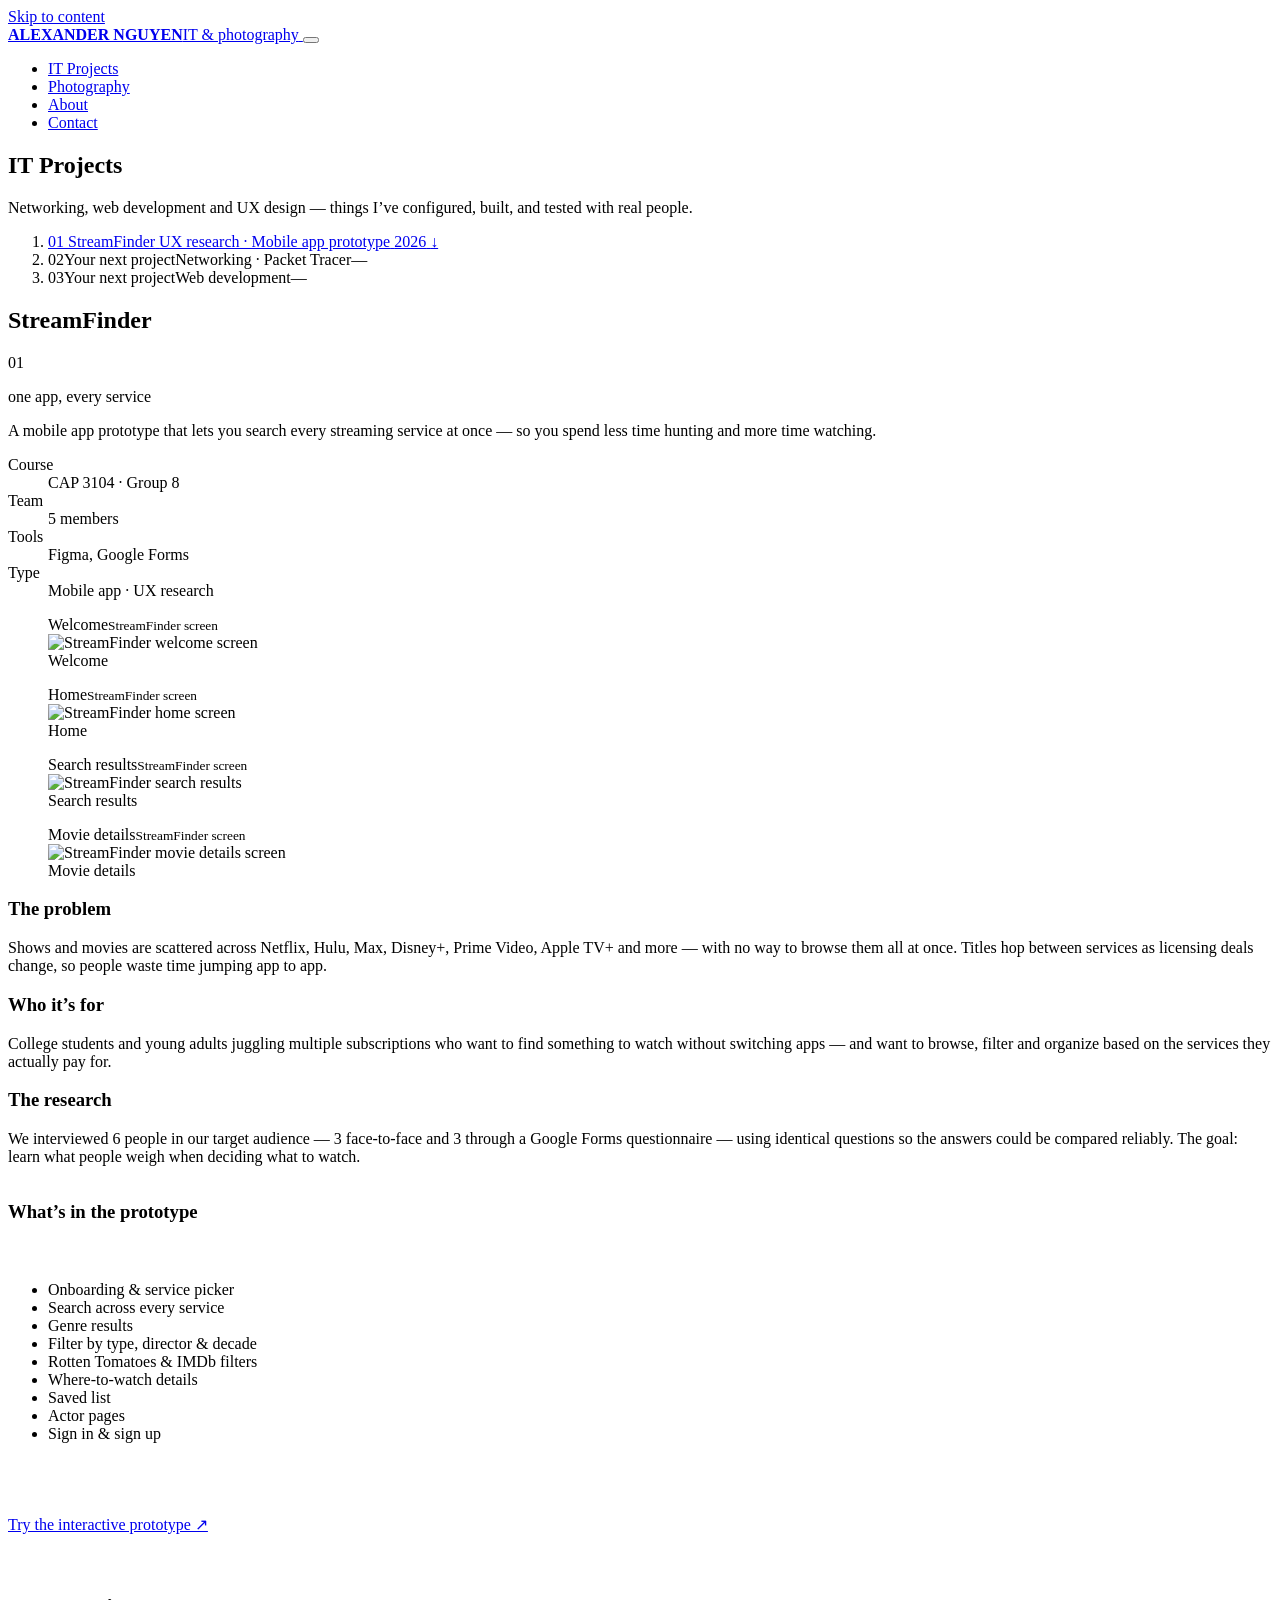
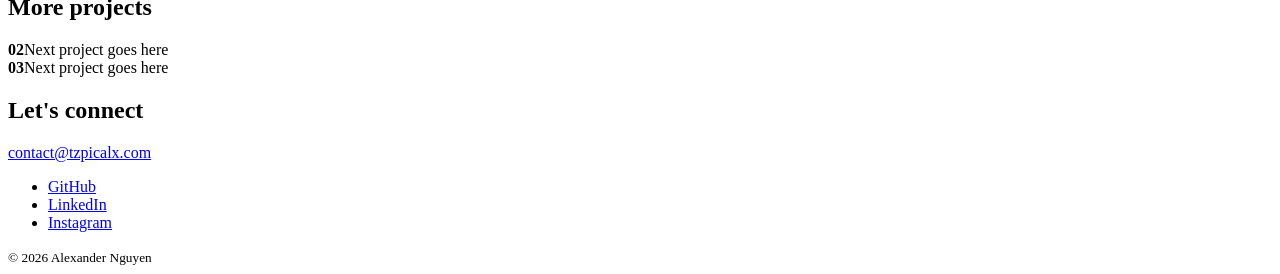
==== it-projects.html @ 3ffe0241 "Add files via upload" ====
<!doctype html>
<html lang="en">
<head>
  <meta charset="utf-8">
  <meta name="viewport" content="width=device-width, initial-scale=1">
  <title>IT Projects — Alexander Nguyen</title>
  <meta name="description" content="Networking, web development and UX design projects by Alexander Nguyen, including the StreamFinder mobile app prototype.">
  <meta name="theme-color" content="#050505">
  <link rel="preconnect" href="https://fonts.googleapis.com">
  <link rel="preconnect" href="https://fonts.gstatic.com" crossorigin>
  <link href="https://fonts.googleapis.com/css2?family=Caveat&family=Inter:wght@400;500;600;800;900&display=swap" rel="stylesheet">
  <link rel="stylesheet" href="css/styles.css">
</head>
<body>
  <a class="skip-link" href="#main">Skip to content</a>

  <header class="nav">
    <a class="nav__brand" href="index.html" aria-label="Alexander Nguyen, home">
      <strong>ALEXANDER NGUYEN</strong><span>IT &amp; photography</span>
    </a>
    <button class="nav__toggle" aria-label="Menu" aria-expanded="false" aria-controls="nav-links"><span></span></button>
    <nav aria-label="Main">
      <ul class="nav__links" id="nav-links">
        <li><a href="it-projects.html" aria-current="page">IT Projects</a></li>
        <li><a href="photography.html">Photography</a></li>
        <li><a href="index.html#about">About</a></li>
        <li><a href="#contact" class="is-accent">Contact</a></li>
      </ul>
    </nav>
  </header>

  <main id="main">
    <section class="page-head">
      <div class="leaks" aria-hidden="true">
        <span class="leak" style="--o:.6;--b:150px;width:460px;height:700px;right:-180px;top:-120px"></span>
      </div>
      <h1 class="display icy">IT Projects</h1>
      <p>Networking, web development and UX design — things I’ve configured, built, and tested with real people.</p>
    </section>

    <!-- Project index -->
    <ol class="index reveal" aria-label="Project list">
      <li>
        <a href="#streamfinder">
          <span class="index__num">01</span>
          <span class="index__name">StreamFinder</span>
          <span class="index__cat">UX research · Mobile app prototype</span>
          <span class="index__year">2026</span>
          <span class="index__arrow" aria-hidden="true">↓</span>
        </a>
      </li>
      <li class="is-soon">
        <div class="index__row"><span class="index__num">02</span><span class="index__name">Your next project</span><span class="index__cat">Networking · Packet Tracer</span><span class="index__year">—</span><span></span></div>
      </li>
      <li class="is-soon">
        <div class="index__row"><span class="index__num">03</span><span class="index__name">Your next project</span><span class="index__cat">Web development</span><span class="index__year">—</span><span></span></div>
      </li>
    </ol>

    <!-- ============ STREAMFINDER CASE STUDY ============ -->
    <article class="section section--line container" id="streamfinder" aria-labelledby="sf-title">
      <div class="leaks" aria-hidden="true">
        <span class="leak" style="--o:.5;--b:170px;width:520px;height:900px;right:-260px;top:700px"></span>
        <span class="leak" style="--c:var(--leak-red);--o:.4;--b:150px;width:300px;height:600px;left:-160px;top:900px"></span>
      </div>

      <div class="section-head reveal">
        <h2 class="display case-title icy" id="sf-title">StreamFinder</h2>
        <span class="num">01</span>
      </div>
      <p class="note" style="right:calc(var(--pad) + 220px);top:90px" aria-hidden="true">one app, every service</p>

      <div class="case-intro reveal">
        <p class="lead">A mobile app prototype that lets you search every streaming service at once — so you spend less time hunting and more time watching.</p>
        <dl class="meta">
          <div><dt>Course</dt><dd>CAP 3104 · Group 8</dd></div>
          <div><dt>Team</dt><dd>5 members</dd></div>
          <div><dt>Tools</dt><dd>Figma, Google Forms</dd></div>
          <div><dt>Type</dt><dd>Mobile app · UX research</dd></div>
        </dl>
      </div>

      <!-- Export each screen from Figma as PNG into assets/streamfinder/ with these names
           and they show up inside the phones automatically. -->
      <div class="phones reveal">
        <figure class="phone">
          <div class="phone__screen"><div><span>Welcome</span><small>StreamFinder screen</small></div><img src="assets/streamfinder/welcome.png" alt="StreamFinder welcome screen" data-optional></div>
          <figcaption>Welcome</figcaption>
        </figure>
        <figure class="phone">
          <div class="phone__screen"><div><span>Home</span><small>StreamFinder screen</small></div><img src="assets/streamfinder/home.png" alt="StreamFinder home screen" data-optional></div>
          <figcaption>Home</figcaption>
        </figure>
        <figure class="phone">
          <div class="phone__screen"><div><span>Search results</span><small>StreamFinder screen</small></div><img src="assets/streamfinder/search-results.png" alt="StreamFinder search results" data-optional></div>
          <figcaption>Search results</figcaption>
        </figure>
        <figure class="phone">
          <div class="phone__screen"><div><span>Movie details</span><small>StreamFinder screen</small></div><img src="assets/streamfinder/movie-details.png" alt="StreamFinder movie details screen" data-optional></div>
          <figcaption>Movie details</figcaption>
        </figure>
      </div>

      <div class="story reveal">
        <div>
          <h3 class="eyebrow">The problem</h3>
          <p>Shows and movies are scattered across Netflix, Hulu, Max, Disney+, Prime Video, Apple TV+ and more — with no way to browse them all at once. Titles hop between services as licensing deals change, so people waste time jumping app to app.</p>
        </div>
        <div>
          <h3 class="eyebrow">Who it’s for</h3>
          <p>College students and young adults juggling multiple subscriptions who want to find something to watch without switching apps — and want to browse, filter and organize based on the services they actually pay for.</p>
        </div>
        <div>
          <h3 class="eyebrow">The research</h3>
          <p>We interviewed 6 people in our target audience — 3 face-to-face and 3 through a Google Forms questionnaire — using identical questions so the answers could be compared reliably. The goal: learn what people weigh when deciding what to watch.</p>
        </div>
      </div>

      <div class="reveal" style="display:grid;gap:24px;margin-bottom:56px">
        <h3 class="eyebrow">What’s in the prototype</h3>
        <ul class="tags">
          <li class="tag">Onboarding &amp; service picker</li>
          <li class="tag">Search across every service</li>
          <li class="tag">Genre results</li>
          <li class="tag">Filter by type, director &amp; decade</li>
          <li class="tag">Rotten Tomatoes &amp; IMDb filters</li>
          <li class="tag">Where-to-watch details</li>
          <li class="tag">Saved list</li>
          <li class="tag">Actor pages</li>
          <li class="tag">Sign in &amp; sign up</li>
        </ul>
      </div>

      <a class="btn reveal" href="https://www.figma.com/design/IWbJ02oDJtvaBSyrxFl4Jm/StreamFinder--With-Interactives-" target="_blank" rel="noopener">Try the interactive prototype ↗</a>
    </article>

    <!-- ============ MORE ============ -->
    <section class="section container" style="padding-top:40px" aria-labelledby="more-title">
      <h2 class="section-title reveal" id="more-title">More projects</h2>
      <div class="slots reveal">
        <div class="slot"><strong>02</strong><span>Next project goes here</span></div>
        <div class="slot"><strong>03</strong><span>Next project goes here</span></div>
      </div>
    </section>
  </main>

  <footer class="contact" id="contact">
    <div class="leaks" aria-hidden="true">
      <span class="leak" style="--o:.55;--b:150px;width:700px;height:260px;left:-120px;bottom:-140px"></span>
      <span class="leak" style="--c:var(--leak-red);--o:.45;--b:130px;width:400px;height:200px;left:380px;bottom:-120px"></span>
    </div>
    <h2 class="display contact__title icy" style="position:relative;z-index:1">Let's connect</h2>
    <div class="contact__row">
      <a class="contact__email" href="mailto:contact@tzpicalx.com">contact@tzpicalx.com</a>
      <ul class="socials">
        <li><a href="https://github.com/tzpicalx" target="_blank" rel="noopener">GitHub</a></li>
        <li><a href="https://www.linkedin.com/in/tzpicalx" target="_blank" rel="noopener">LinkedIn</a></li>
        <li><a href="https://www.instagram.com/tzpicalx" target="_blank" rel="noopener">Instagram</a></li>
      </ul>
    </div>
    <small>© <span data-year>2026</span> Alexander Nguyen</small>
  </footer>

  <script src="js/main.js"></script>
</body>
</html>
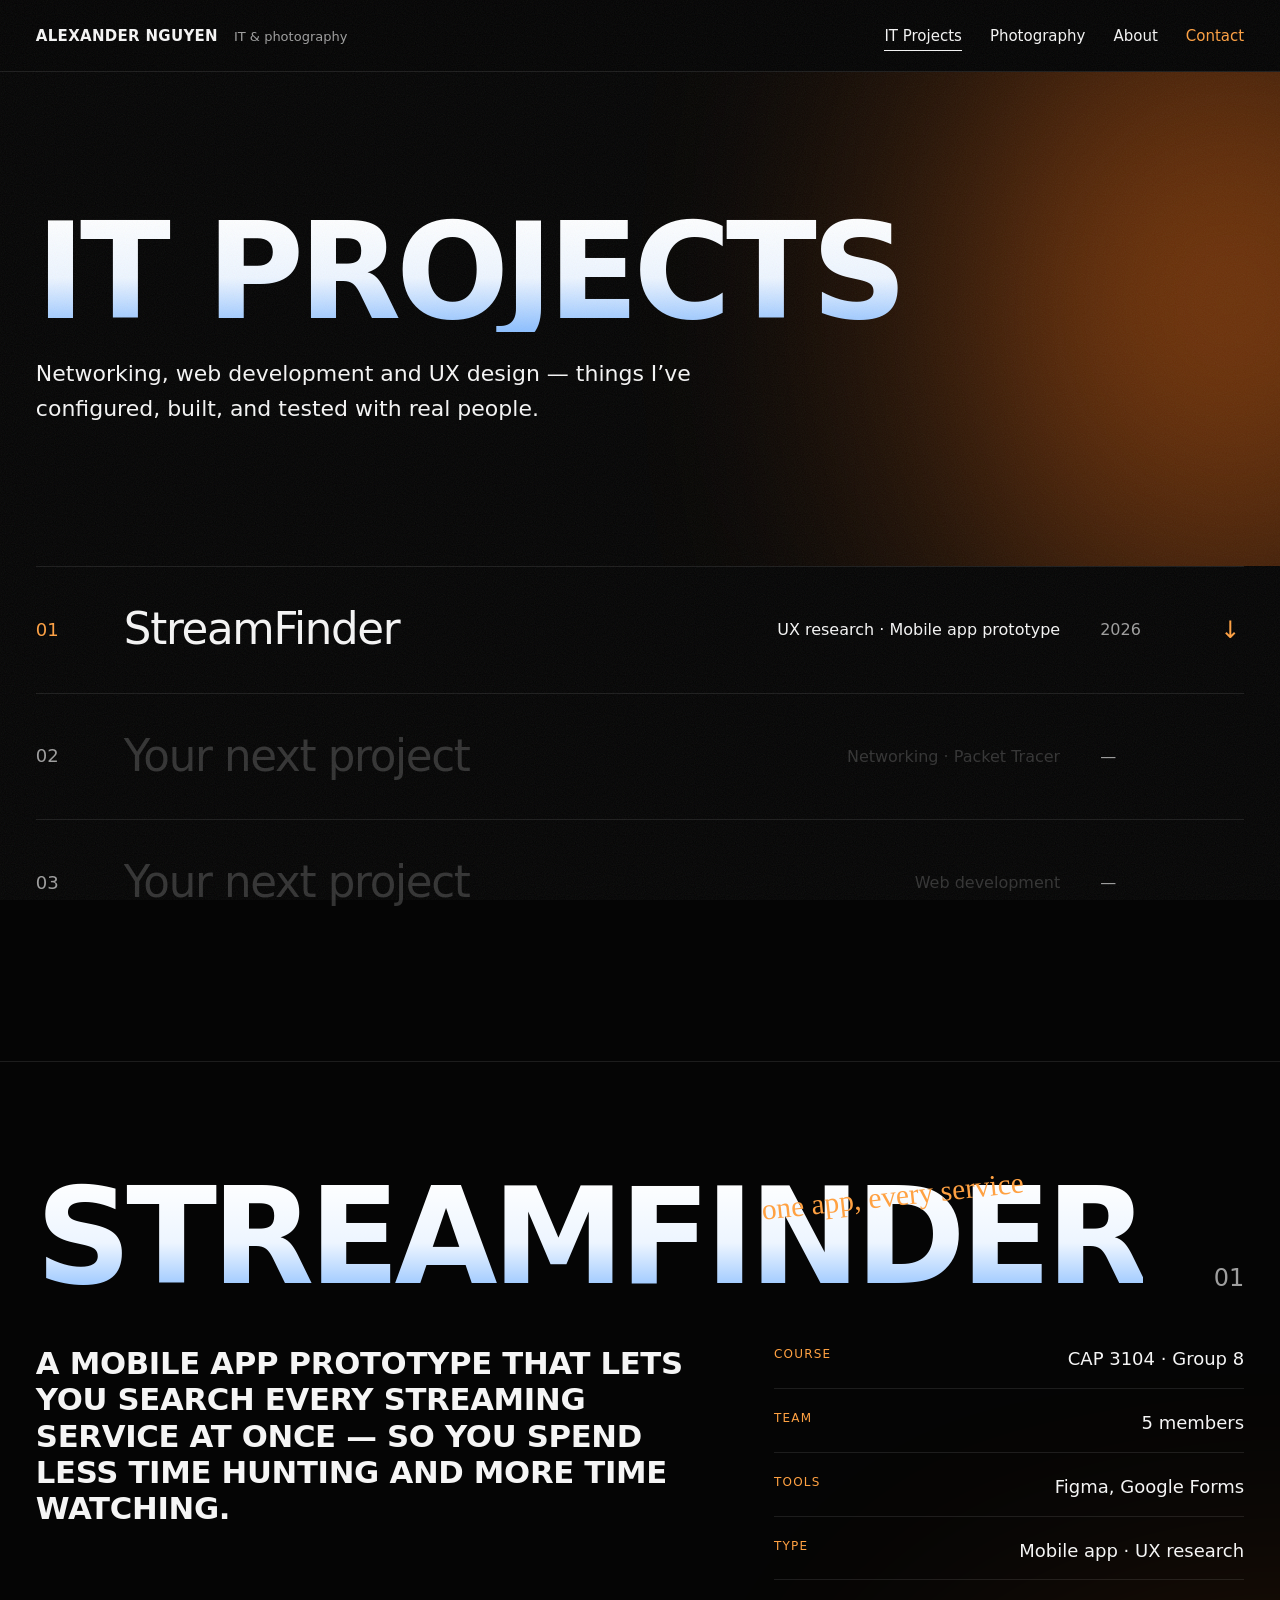
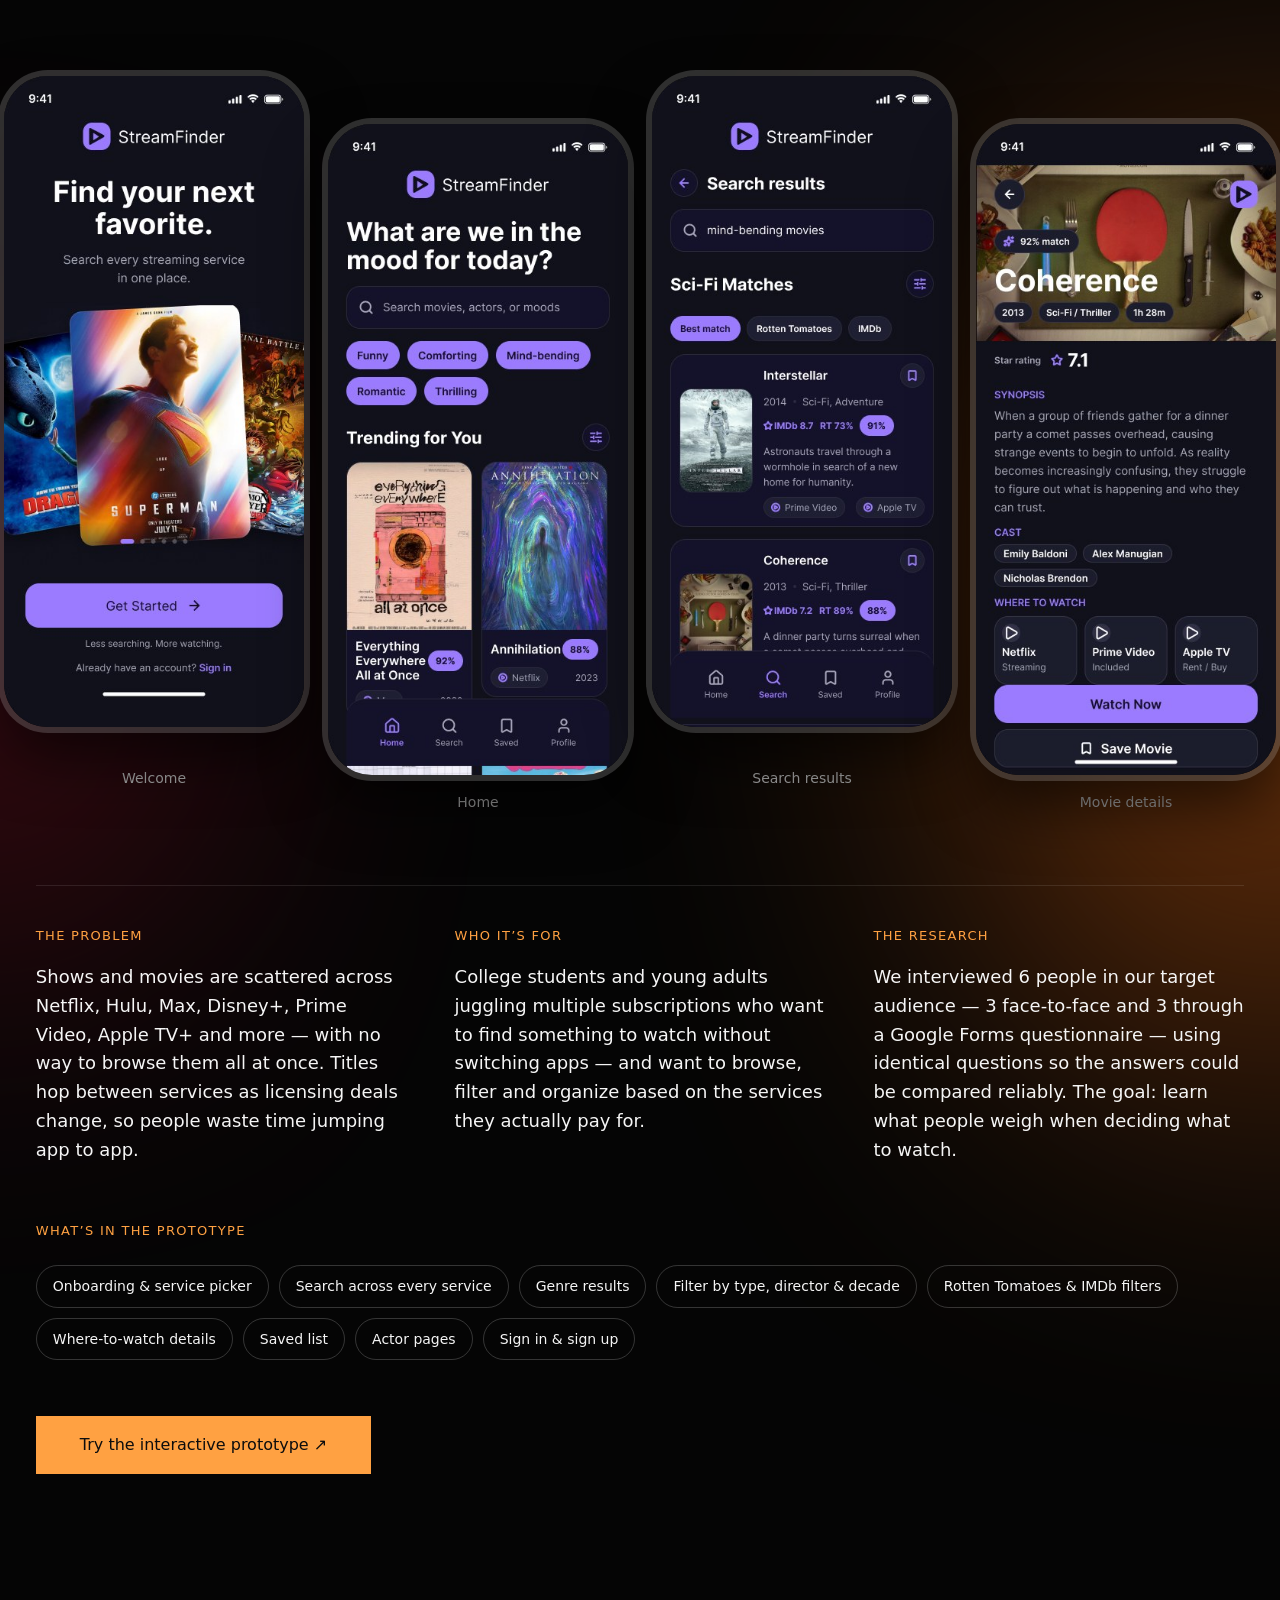
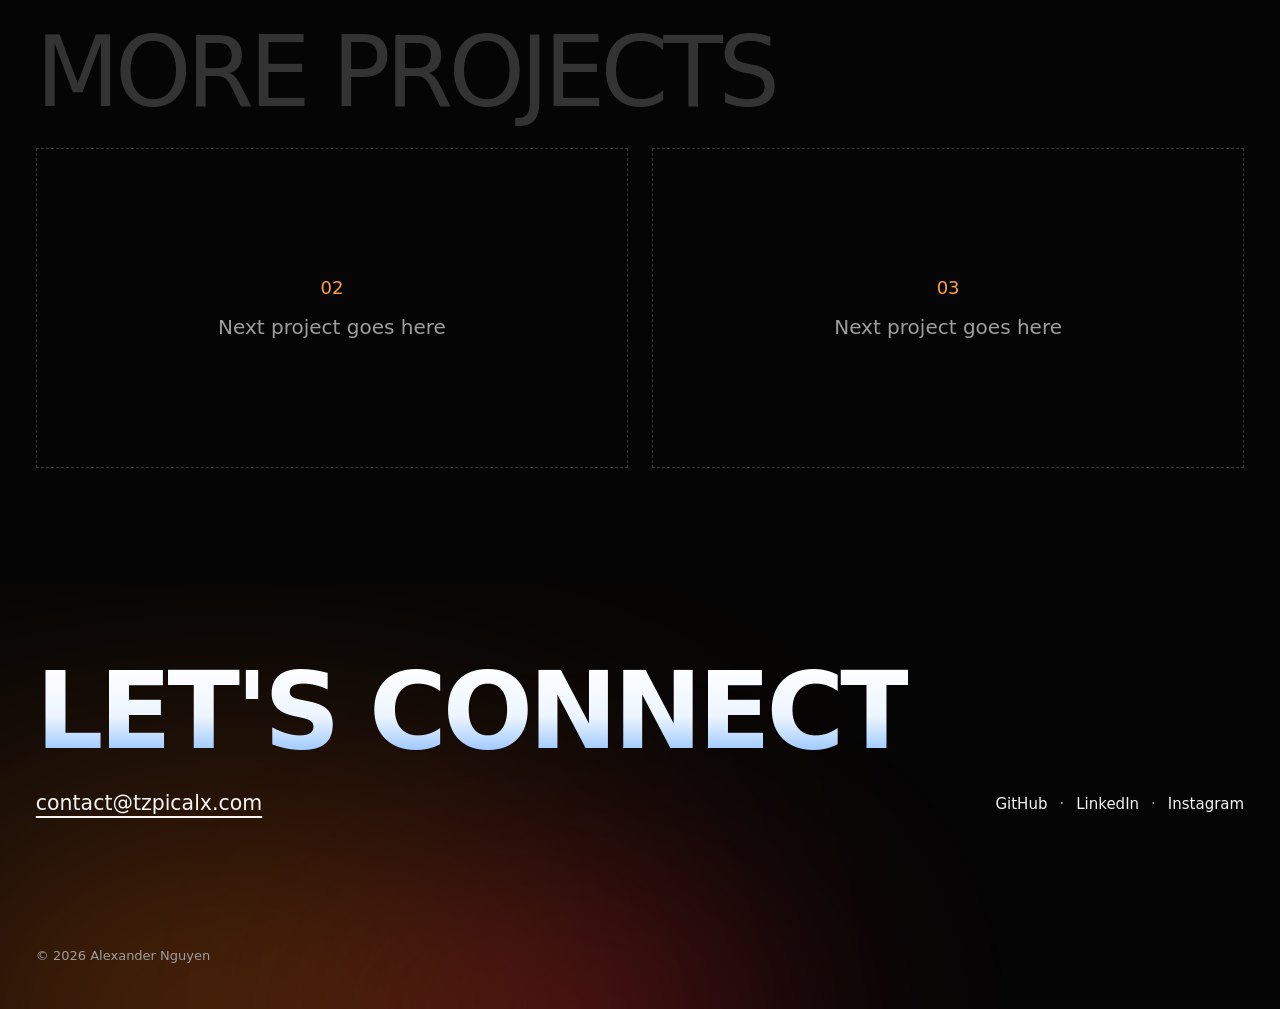
==== commit f925bec1: "Add files via upload" ====
--- a/it-projects.html
+++ b/it-projects.html
@@ -84,19 +84,19 @@
            and they show up inside the phones automatically. -->
       <div class="phones reveal">
         <figure class="phone">
-          <div class="phone__screen"><div><span>Welcome</span><small>StreamFinder screen</small></div><img src="assets/streamfinder/welcome.png" alt="StreamFinder welcome screen" data-optional></div>
+          <div class="phone__screen"><div><span>Welcome</span><small>StreamFinder screen</small></div><img src="assets/streamfinder/welcome.jpg" alt="StreamFinder welcome screen" data-optional></div>
           <figcaption>Welcome</figcaption>
         </figure>
         <figure class="phone">
-          <div class="phone__screen"><div><span>Home</span><small>StreamFinder screen</small></div><img src="assets/streamfinder/home.png" alt="StreamFinder home screen" data-optional></div>
+          <div class="phone__screen"><div><span>Home</span><small>StreamFinder screen</small></div><img src="assets/streamfinder/home.jpg" alt="StreamFinder home screen" data-optional></div>
           <figcaption>Home</figcaption>
         </figure>
         <figure class="phone">
-          <div class="phone__screen"><div><span>Search results</span><small>StreamFinder screen</small></div><img src="assets/streamfinder/search-results.png" alt="StreamFinder search results" data-optional></div>
+          <div class="phone__screen"><div><span>Search results</span><small>StreamFinder screen</small></div><img src="assets/streamfinder/search-results.jpg" alt="StreamFinder search results" data-optional></div>
           <figcaption>Search results</figcaption>
         </figure>
         <figure class="phone">
-          <div class="phone__screen"><div><span>Movie details</span><small>StreamFinder screen</small></div><img src="assets/streamfinder/movie-details.png" alt="StreamFinder movie details screen" data-optional></div>
+          <div class="phone__screen"><div><span>Movie details</span><small>StreamFinder screen</small></div><img src="assets/streamfinder/movie-details.jpg" alt="StreamFinder movie details screen" data-optional></div>
           <figcaption>Movie details</figcaption>
         </figure>
       </div>
@@ -153,7 +153,7 @@
     <div class="contact__row">
       <a class="contact__email" href="mailto:contact@tzpicalx.com">contact@tzpicalx.com</a>
       <ul class="socials">
-        <li><a href="https://github.com/tzpicalx" target="_blank" rel="noopener">GitHub</a></li>
+        <li><a href="https://github.com/TypicalAlx" target="_blank" rel="noopener">GitHub</a></li>
         <li><a href="https://www.linkedin.com/in/tzpicalx" target="_blank" rel="noopener">LinkedIn</a></li>
         <li><a href="https://www.instagram.com/tzpicalx" target="_blank" rel="noopener">Instagram</a></li>
       </ul>
--- a/css/styles.css
+++ b/css/styles.css
@@ -0,0 +1,662 @@
+/* ==========================================================
+   Alexander Nguyen — Portfolio
+   One dark theme: black base, warm light leaks, icy headlines,
+   amber accent, handwritten notes.
+   ========================================================== */
+
+:root {
+  --bg: #050505;
+  --tile: #171717;
+  --white: #f5f5f5;
+  --muted: #9e9e9e;
+  --grey: #333333;
+  --line: rgba(245, 245, 245, 0.1);
+  --amber: #ffa142;
+  --ink: #0d0d0d;
+
+  --leak-orange: #ff7314;
+  --leak-cream: #ffdb9e;
+  --leak-red: #d91a38;
+
+  --icy: linear-gradient(180deg, #ffffff 0%, #edf5ff 55%, #8cbfff 100%);
+
+  --font: "Inter", system-ui, -apple-system, "Segoe UI", sans-serif;
+  --script: "Caveat", "Segoe Print", cursive;
+
+  --pad: clamp(20px, 2.8vw, 40px);
+  --section: clamp(80px, 9vw, 140px);
+  --ease: cubic-bezier(0.22, 1, 0.36, 1);
+}
+
+*,
+*::before,
+*::after { box-sizing: border-box; }
+
+html { scroll-behavior: smooth; -webkit-text-size-adjust: 100%; }
+
+body {
+  margin: 0;
+  background: var(--bg);
+  color: var(--white);
+  font-family: var(--font);
+  font-size: 18px;
+  line-height: 1.6;
+  -webkit-font-smoothing: antialiased;
+  overflow-x: hidden;
+}
+
+/* Film grain over everything */
+body::after {
+  content: "";
+  position: fixed;
+  inset: 0;
+  pointer-events: none;
+  z-index: 100;
+  opacity: 0.07;
+  background-image: url("data:image/svg+xml,%3Csvg xmlns='http://www.w3.org/2000/svg' width='160' height='160'%3E%3Cfilter id='n'%3E%3CfeTurbulence type='fractalNoise' baseFrequency='0.9' numOctaves='3' stitchTiles='stitch'/%3E%3C/filter%3E%3Crect width='100%25' height='100%25' filter='url(%23n)'/%3E%3C/svg%3E");
+}
+
+img { display: block; max-width: 100%; }
+a { color: inherit; text-decoration: none; }
+button { font: inherit; color: inherit; background: none; border: 0; cursor: pointer; }
+
+:focus-visible { outline: 2px solid var(--amber); outline-offset: 4px; }
+
+.skip-link {
+  position: absolute; left: -9999px; top: 8px; z-index: 200;
+  background: var(--amber); color: var(--ink); padding: 10px 16px;
+}
+.skip-link:focus { left: 8px; }
+
+.container { padding-inline: var(--pad); position: relative; }
+
+/* ---------- Type ---------- */
+.icy {
+  background: var(--icy);
+  -webkit-background-clip: text;
+  background-clip: text;
+  color: transparent;
+}
+
+.display {
+  font-weight: 900;
+  text-transform: uppercase;
+  letter-spacing: -0.04em;
+  line-height: 0.9;
+  margin: 0;
+  width: fit-content;
+  max-width: 100%;
+}
+
+.section-title {
+  font-weight: 500;
+  font-size: clamp(44px, 7.6vw, 110px);
+  letter-spacing: -0.05em;
+  line-height: 0.9;
+  color: var(--grey);
+  text-transform: uppercase;
+  margin: 0;
+}
+
+.eyebrow {
+  font-size: 13px;
+  font-weight: 500;
+  letter-spacing: 0.1em;
+  text-transform: uppercase;
+  color: var(--amber);
+  margin: 0;
+}
+
+.lead {
+  font-weight: 600;
+  font-size: clamp(22px, 2.4vw, 34px);
+  line-height: 1.18;
+  letter-spacing: -0.01em;
+  text-transform: uppercase;
+  margin: 0;
+}
+
+.muted { color: var(--muted); }
+
+.note {
+  font-family: var(--script);
+  color: var(--amber);
+  font-size: clamp(24px, 2.3vw, 34px);
+  line-height: 1;
+  position: absolute;
+  transform: rotate(-6deg);
+  white-space: nowrap;
+  pointer-events: none;
+  z-index: 3;
+}
+.note--ring::after {
+  content: "";
+  position: absolute;
+  inset: -14px -22px;
+  border: 2px solid var(--amber);
+  border-radius: 50%;
+}
+
+/* ---------- Light leaks ---------- */
+.leaks { position: absolute; inset: 0; overflow: hidden; pointer-events: none; z-index: 0; }
+.leak {
+  position: absolute;
+  border-radius: 50%;
+  filter: blur(var(--b, 120px));
+  opacity: var(--o, 0.8);
+  background: var(--c, var(--leak-orange));
+  animation: drift 18s ease-in-out infinite alternate;
+}
+.leak--streak {
+  border-radius: 0;
+  background: linear-gradient(90deg, rgba(26, 89, 255, 0.9), rgba(51, 230, 242, 0.8) 30%, rgba(255, 217, 77, 0.8) 55%, rgba(255, 115, 38, 0.6) 80%, transparent);
+  transform: rotate(28deg);
+}
+@keyframes drift {
+  from { translate: 0 0; }
+  to { translate: -30px 24px; }
+}
+
+/* ---------- Buttons & links ---------- */
+.btn {
+  display: inline-flex;
+  align-items: center;
+  gap: 10px;
+  padding: 16px 44px;
+  font-size: 16px;
+  font-weight: 500;
+  background: var(--amber);
+  color: var(--ink);
+  transition: transform 0.3s var(--ease), background 0.3s;
+}
+.btn:hover { transform: translateY(-2px); background: #ffb468; }
+.btn--ghost { background: transparent; color: var(--white); box-shadow: inset 0 0 0 1.5px rgba(245, 245, 245, 0.3); }
+.btn--ghost:hover { background: rgba(245, 245, 245, 0.06); }
+
+.link {
+  font-weight: 600;
+  color: var(--amber);
+  text-decoration: underline;
+  text-underline-offset: 5px;
+  transition: text-underline-offset 0.2s;
+}
+.link:hover { text-underline-offset: 8px; }
+.see-more { font-size: 13px; font-weight: 500; text-decoration: underline; text-underline-offset: 4px; }
+
+.tag {
+  display: inline-block;
+  padding: 9px 16px;
+  border-radius: 999px;
+  border: 1px solid rgba(245, 245, 245, 0.2);
+  font-size: 14px;
+  font-weight: 500;
+}
+.tags { display: flex; flex-wrap: wrap; gap: 10px; list-style: none; padding: 0; margin: 0; }
+
+/* ---------- Placeholder photo ---------- */
+.ph {
+  background: var(--tile);
+  border: 1px solid rgba(245, 245, 245, 0.08);
+  display: grid;
+  place-items: center;
+  color: var(--muted);
+  font-size: 13px;
+  font-weight: 500;
+  position: relative;
+  overflow: hidden;
+}
+button.ph { padding: 0; width: 100%; font: inherit; color: var(--muted); }
+.ph > img { position: absolute; inset: 0; width: 100%; height: 100%; object-fit: cover; }
+
+/* ---------- Nav ---------- */
+.nav {
+  position: sticky;
+  top: 0;
+  z-index: 50;
+  display: flex;
+  align-items: center;
+  justify-content: space-between;
+  height: 72px;
+  padding-inline: var(--pad);
+  background: rgba(5, 5, 5, 0.82);
+  backdrop-filter: blur(14px);
+  -webkit-backdrop-filter: blur(14px);
+  border-bottom: 1px solid var(--line);
+}
+.nav__brand { display: flex; align-items: baseline; gap: 16px; }
+.nav__brand strong { font-weight: 800; font-size: 15px; letter-spacing: 0.02em; }
+.nav__brand span { font-size: 13px; color: var(--muted); }
+.nav__links { display: flex; gap: 28px; list-style: none; margin: 0; padding: 0; }
+.nav__links a { font-size: 15px; font-weight: 500; position: relative; }
+.nav__links a::after {
+  content: ""; position: absolute; left: 0; right: 100%; bottom: -6px; height: 1px;
+  background: currentColor; transition: right 0.3s var(--ease);
+}
+.nav__links a:hover::after,
+.nav__links a[aria-current="page"]::after { right: 0; }
+.nav__links .is-accent { color: var(--amber); }
+.nav__toggle { display: none; width: 44px; height: 44px; position: relative; }
+.nav__toggle span,
+.nav__toggle span::before,
+.nav__toggle span::after {
+  position: absolute; left: 10px; right: 10px; height: 2px; background: var(--white);
+  transition: transform 0.3s var(--ease), opacity 0.2s; content: "";
+}
+.nav__toggle span { top: 21px; }
+.nav__toggle span::before { left: 0; right: 0; top: -7px; }
+.nav__toggle span::after { left: 0; right: 0; top: 7px; }
+.nav.is-open .nav__toggle span { background: transparent; }
+.nav.is-open .nav__toggle span::before { transform: translateY(7px) rotate(45deg); }
+.nav.is-open .nav__toggle span::after { transform: translateY(-7px) rotate(-45deg); }
+
+/* ---------- Marquee ---------- */
+.marquee {
+  border-block: 1px solid rgba(245, 245, 245, 0.08);
+  overflow: hidden;
+  padding-block: 14px;
+  position: relative;
+  z-index: 2;
+  background: var(--bg);
+}
+.marquee__track {
+  display: flex;
+  width: max-content;
+  animation: marquee 32s linear infinite;
+}
+.marquee__group { display: flex; gap: 20px; padding-right: 20px; }
+.marquee span {
+  font-size: clamp(26px, 2.5vw, 36px);
+  font-weight: 500;
+  letter-spacing: -0.02em;
+  color: var(--amber);
+  white-space: nowrap;
+}
+.marquee:hover .marquee__track { animation-play-state: paused; }
+@keyframes marquee { to { transform: translateX(-50%); } }
+
+/* ---------- Section shell ---------- */
+.section { padding-block: var(--section); position: relative; overflow: hidden; }
+.section--line { border-top: 1px solid var(--line); }
+.section > *:not(.leaks):not(.note) { position: relative; z-index: 1; }
+.section > .leaks { position: absolute; z-index: 0; }
+
+.section-head {
+  display: flex;
+  justify-content: space-between;
+  align-items: flex-end;
+  gap: 24px;
+  margin-bottom: 48px;
+}
+.section-head .num { font-size: 24px; font-weight: 500; color: var(--muted); }
+
+/* ==========================================================
+   HOME
+   ========================================================== */
+.hero {
+  position: relative;
+  min-height: 780px;
+  padding: 96px var(--pad) 96px;
+  overflow: hidden;
+  isolation: isolate;
+}
+.hero__content { position: relative; z-index: 2; }
+.hero__eyebrow { font-size: 14px; font-weight: 500; letter-spacing: 0.08em; margin: 0 0 28px; }
+.hero__name { font-size: clamp(42px, 10.4vw, 150px); }
+.hero__tagline {
+  font-weight: 600;
+  font-size: clamp(20px, 1.8vw, 26px);
+  line-height: 1.2;
+  letter-spacing: -0.01em;
+  max-width: 640px;
+  margin: 40px 0 32px;
+}
+.hero__stack {
+  position: absolute;
+  z-index: 1;
+  right: clamp(40px, 9vw, 140px);
+  top: 110px;
+  width: clamp(240px, 22vw, 320px);
+  aspect-ratio: 4 / 5;
+}
+.hero__stack .ph { position: absolute; inset: 0; transition: transform 0.6s var(--ease); }
+.hero__stack .ph:first-child { transform: rotate(6deg) translate(-40px, -50px); }
+.hero__stack .ph:last-child { transform: rotate(-4deg); box-shadow: 0 24px 48px rgba(0, 0, 0, 0.6); }
+.hero__stack:hover .ph:first-child { transform: rotate(9deg) translate(-70px, -60px); }
+.hero__stack:hover .ph:last-child { transform: rotate(-2deg) translateY(-6px); }
+.hero .note { right: clamp(40px, 9vw, 160px); bottom: 110px; }
+
+/* About */
+.about__grid {
+  display: grid;
+  grid-template-columns: minmax(280px, 520px) 1fr;
+  gap: clamp(40px, 5.5vw, 80px);
+  align-items: start;
+}
+.about__portrait { aspect-ratio: 520 / 640; }
+.about__text { display: grid; gap: 32px; padding-top: 24px; }
+.about__bio { color: var(--muted); margin: 0; }
+.facts {
+  display: flex; flex-wrap: wrap; gap: 24px 48px; padding-top: 24px;
+  border-top: 1px solid var(--line); margin: 0;
+}
+.facts dt { font-size: 12px; font-weight: 500; letter-spacing: 0.1em; text-transform: uppercase; color: var(--amber); }
+.facts dd { margin: 6px 0 0; font-weight: 500; }
+.about .note { left: min(470px, 34vw); top: 250px; }
+
+/* Languages carousel */
+.carousel__head { display: flex; justify-content: space-between; align-items: flex-end; gap: 24px; margin-bottom: 48px; }
+.carousel__head .section-title { font-size: clamp(36px, 5vw, 72px); }
+.carousel__arrows { display: flex; gap: 12px; }
+.round-btn {
+  width: 56px; height: 56px; border-radius: 50%;
+  display: grid; place-items: center; font-size: 22px;
+  box-shadow: inset 0 0 0 1.5px rgba(245, 245, 245, 0.25);
+  transition: background 0.2s, color 0.2s, box-shadow 0.2s;
+}
+.round-btn--accent { color: var(--amber); box-shadow: inset 0 0 0 1.5px var(--amber); }
+.round-btn:hover { background: var(--amber); color: var(--ink); box-shadow: inset 0 0 0 1.5px var(--amber); }
+.round-btn:disabled { opacity: 0.3; pointer-events: none; }
+.carousel__track {
+  display: flex;
+  gap: 20px;
+  overflow-x: auto;
+  scroll-snap-type: x mandatory;
+  scrollbar-width: none;
+  padding-bottom: 4px;
+  margin: 0;
+  list-style: none;
+  padding-left: 0;
+}
+.carousel__track::-webkit-scrollbar { display: none; }
+.lang {
+  flex: 0 0 280px;
+  height: 320px;
+  scroll-snap-align: start;
+  background: var(--tile);
+  border: 1px solid rgba(245, 245, 245, 0.08);
+  padding: 28px;
+  display: flex;
+  flex-direction: column;
+  justify-content: space-between;
+  transition: border-color 0.3s, transform 0.4s var(--ease);
+}
+.lang:hover { border-color: rgba(255, 161, 66, 0.5); transform: translateY(-6px); }
+.lang__glyph { font-weight: 900; font-size: 72px; letter-spacing: -0.04em; line-height: 1; }
+.lang h3 { margin: 0; font-size: 24px; font-weight: 600; letter-spacing: -0.01em; }
+.lang p { margin: 4px 0 0; font-size: 14px; color: var(--muted); }
+.carousel__dots { display: flex; gap: 8px; margin-top: 32px; }
+.carousel__dots button { width: 8px; height: 4px; border-radius: 2px; background: rgba(245, 245, 245, 0.25); transition: width 0.3s var(--ease), background 0.3s; padding: 0; }
+.carousel__dots button[aria-current="true"] { width: 32px; background: var(--amber); }
+
+/* Home feature sections */
+.feature-title { font-size: clamp(38px, 9vw, 130px); }
+.feature-it { display: grid; grid-template-columns: 1.8fr 1fr; gap: 48px; align-items: start; }
+.feature-it .cover { aspect-ratio: 860 / 500; }
+.feature-it__details { display: grid; gap: 28px; font-size: 20px; }
+.feature-it__details p { margin: 0; }
+.feature-link { display: block; }
+.feature-link:hover .cover img { transform: scale(1.04); }
+.cover img { transition: transform 0.8s var(--ease); }
+
+.photo-row { display: grid; grid-template-columns: repeat(4, 1fr); gap: 16px; align-items: end; }
+.photo-row .ph:nth-child(1) { height: 420px; }
+.photo-row .ph:nth-child(2) { height: 540px; }
+.photo-row .ph:nth-child(3) { height: 360px; }
+.photo-row .ph:nth-child(4) { height: 460px; }
+.feature-foot { display: flex; justify-content: space-between; align-items: center; gap: 24px; flex-wrap: wrap; margin-top: 32px; font-size: 20px; }
+
+/* ---------- Contact footer ---------- */
+.contact { position: relative; overflow: hidden; padding: 80px var(--pad) 40px; }
+.contact__title { font-size: clamp(40px, 8.3vw, 120px); }
+.contact__row {
+  display: flex; justify-content: space-between; align-items: center; gap: 24px; flex-wrap: wrap;
+  margin: 28px 0 120px; position: relative; z-index: 1;
+}
+.contact__email { font-size: clamp(18px, 1.6vw, 22px); font-weight: 500; text-decoration: underline; text-underline-offset: 6px; }
+.contact__email:hover { color: var(--amber); }
+.socials { display: flex; gap: 12px; list-style: none; margin: 0; padding: 0; font-size: 15px; font-weight: 500; }
+.socials li + li::before { content: "·"; margin-right: 12px; color: var(--muted); }
+.socials a:hover { color: var(--amber); }
+.contact small { color: var(--muted); font-size: 13px; position: relative; z-index: 1; }
+
+/* ==========================================================
+   INNER PAGES
+   ========================================================== */
+.page-head { position: relative; overflow: hidden; padding: 140px var(--pad); }
+.page-head .display { font-size: clamp(40px, 10.4vw, 150px); position: relative; z-index: 1; }
+.page-head p:not(.note) { position: relative; z-index: 1; font-size: 22px; max-width: 720px; margin: 24px 0 0; }
+
+/* IT index */
+.index { list-style: none; margin: 0 0 var(--section); padding: 0 var(--pad); }
+.index a, .index .index__row {
+  display: grid;
+  grid-template-columns: 48px 1fr auto 80px 24px;
+  gap: 40px;
+  align-items: center;
+  padding: 28px 0;
+  border-top: 1px solid var(--line);
+}
+.index__num { font-weight: 500; color: var(--amber); }
+.index__name { font-size: clamp(32px, 3.4vw, 48px); font-weight: 500; letter-spacing: -0.03em; transition: transform 0.4s var(--ease); }
+.index a:hover .index__name { transform: translateX(12px); }
+.index__cat { font-size: 16px; }
+.index__year { font-size: 16px; font-weight: 500; color: var(--muted); }
+.index__arrow { color: var(--amber); font-size: 24px; }
+.index .is-soon { color: var(--grey); }
+.index .is-soon .index__num { color: var(--muted); }
+
+/* Case study */
+.case-title { font-size: clamp(34px, 10.4vw, 150px); }
+.case-intro { display: grid; grid-template-columns: 1.4fr 1fr; gap: 80px; align-items: start; margin-bottom: 72px; }
+.meta { margin: 0; display: grid; gap: 20px; }
+.meta div { display: flex; justify-content: space-between; gap: 16px; padding-bottom: 14px; border-bottom: 1px solid var(--line); }
+.meta dt { font-size: 12px; font-weight: 500; letter-spacing: 0.1em; text-transform: uppercase; color: var(--amber); }
+.meta dd { margin: 0; font-weight: 500; text-align: right; }
+
+.phones { display: flex; justify-content: center; gap: 24px; padding-block: 24px 72px; }
+.phone { display: grid; gap: 16px; justify-items: center; margin: 0; }
+.phone:nth-child(even) { padding-top: 48px; }
+.phone__screen {
+  width: 300px;
+  aspect-ratio: 393 / 852;
+  border-radius: 44px;
+  box-shadow: 0 0 0 6px rgba(245, 245, 245, 0.18), 0 30px 60px rgba(0, 0, 0, 0.6);
+  overflow: hidden;
+  background: linear-gradient(160deg, #1d1d1d, #0e0e0e);
+  display: grid;
+  place-items: center;
+  text-align: center;
+  position: relative;
+  transition: transform 0.5s var(--ease);
+}
+.phone__screen:hover { transform: translateY(-10px); }
+.phone__screen img { position: absolute; inset: 0; width: 100%; height: 100%; object-fit: cover; }
+.phone__screen span { font-size: 15px; font-weight: 500; }
+.phone__screen small { display: block; color: var(--muted); font-size: 13px; }
+.phone figcaption { font-size: 14px; font-weight: 500; color: var(--muted); }
+
+.story {
+  display: grid; grid-template-columns: repeat(3, 1fr); gap: 48px;
+  padding-top: 40px; border-top: 1px solid var(--line); margin-bottom: 56px;
+}
+.story h3 { margin: 0 0 16px; }
+.story p { margin: 0; line-height: 1.6; }
+
+.slots { display: grid; grid-template-columns: 1fr 1fr; gap: 24px; margin-top: 32px; }
+.slot {
+  height: 320px; border: 1.5px dashed rgba(245, 245, 245, 0.2);
+  display: grid; place-content: center; text-align: center; gap: 8px;
+}
+.slot strong { color: var(--amber); font-weight: 500; }
+.slot span { color: var(--muted); font-weight: 500; font-size: 20px; }
+
+/* Photography */
+.page-head .note { right: var(--pad); bottom: 120px; }
+.filters { display: flex; flex-wrap: wrap; gap: 10px; padding: 0 var(--pad) 56px; }
+.filter {
+  padding: 10px 20px; border-radius: 999px; font-size: 15px; font-weight: 500;
+  box-shadow: inset 0 0 0 1px rgba(245, 245, 245, 0.25);
+  transition: background 0.2s, color 0.2s;
+}
+.filter:hover { background: rgba(245, 245, 245, 0.08); }
+.filter[aria-pressed="true"] { background: var(--amber); color: var(--ink); box-shadow: none; }
+
+.featured { padding: 0 var(--pad) var(--section); position: relative; }
+.featured__img { width: 100%; aspect-ratio: 1360 / 760; cursor: zoom-in; }
+.featured__cap { display: flex; justify-content: space-between; align-items: center; margin-top: 20px; gap: 16px; }
+.featured__cap h2 { margin: 0; font-size: 28px; font-weight: 500; letter-spacing: -0.02em; }
+.featured__cap p { margin: 0; font-size: 14px; }
+.featured .note { right: calc(var(--pad) + 40px); top: 24px; }
+
+.series-grid {
+  display: grid;
+  grid-template-columns: repeat(3, 1fr);
+  gap: 24px;
+  align-items: end;
+}
+.series-card .cover { aspect-ratio: 4 / 5; }
+.series-card:nth-child(2) .cover { aspect-ratio: 3 / 4; }
+.series-card__row { display: flex; justify-content: space-between; align-items: flex-end; margin-top: 12px; }
+.series-card h3 { margin: 0; font-size: 24px; font-weight: 500; letter-spacing: -0.02em; }
+.series-card p { margin: 4px 0 0; font-size: 13px; }
+.series-card.is-soon .cover { border-style: dashed; border-color: rgba(245, 245, 245, 0.2); background: transparent; }
+.series-card.is-soon h3 { color: var(--muted); }
+
+.gallery-head { display: flex; justify-content: space-between; align-items: flex-end; gap: 24px; flex-wrap: wrap; margin-bottom: 48px; }
+.gallery { columns: 4 260px; column-gap: 16px; }
+.gallery__item {
+  break-inside: avoid;
+  margin: 0 0 16px;
+  width: 100%;
+  display: block;
+  position: relative;
+  overflow: hidden;
+  cursor: zoom-in;
+  background: var(--tile);
+}
+.gallery__item img { width: 100%; height: auto; transition: transform 0.8s var(--ease), filter 0.4s; }
+.gallery__item:hover img { transform: scale(1.04); filter: brightness(1.08); }
+.gallery__item figcaption {
+  position: absolute; left: 0; right: 0; bottom: 0;
+  padding: 40px 16px 14px;
+  background: linear-gradient(transparent, rgba(0, 0, 0, 0.75));
+  font-size: 14px; font-weight: 500; text-align: left;
+  opacity: 0; transform: translateY(8px);
+  transition: opacity 0.3s, transform 0.3s var(--ease);
+}
+.gallery__item:hover figcaption,
+.gallery__item:focus-visible figcaption { opacity: 1; transform: none; }
+.gallery__empty { color: var(--muted); padding: 40px 0; }
+.gallery__item.is-hidden { display: none; }
+
+/* Lightbox */
+.lightbox {
+  position: fixed; inset: 0; z-index: 150;
+  background: rgba(3, 3, 3, 0.95);
+  display: grid;
+  grid-template-columns: 120px 1fr 120px;
+  grid-template-rows: 88px 1fr 96px;
+  align-items: center;
+  opacity: 0; visibility: hidden;
+  transition: opacity 0.3s, visibility 0.3s;
+  overflow: hidden;
+}
+.lightbox.is-open { opacity: 1; visibility: visible; }
+.lightbox .leaks { z-index: 0; }
+.lightbox > *:not(.leaks) { position: relative; z-index: 1; }
+.lightbox__count { grid-column: 1 / 3; grid-row: 1; padding-left: 48px; font-weight: 500; }
+.lightbox__close {
+  grid-column: 3; grid-row: 1; justify-self: end; margin-right: 48px;
+  padding: 10px 18px; border-radius: 999px; font-size: 15px; font-weight: 500; white-space: nowrap;
+  box-shadow: inset 0 0 0 1.5px rgba(245, 245, 245, 0.3);
+}
+.lightbox__close:hover { background: var(--white); color: var(--ink); }
+.lightbox__stage { grid-column: 2; grid-row: 2; height: 100%; display: grid; place-items: center; min-height: 0; }
+.lightbox__img {
+  max-width: 100%; max-height: 100%; object-fit: contain;
+  box-shadow: 0 30px 80px rgba(0, 0, 0, 0.6);
+  transition: opacity 0.25s;
+}
+.lightbox__img.is-loading { opacity: 0; }
+.lightbox__prev { grid-column: 1; grid-row: 2; justify-self: center; }
+.lightbox__next { grid-column: 3; grid-row: 2; justify-self: center; }
+.lightbox__cap { grid-column: 2; grid-row: 3; display: flex; justify-content: space-between; gap: 16px; align-self: start; padding-top: 20px; font-weight: 500; }
+.lightbox__cap span:last-child { color: var(--amber); font-size: 14px; }
+body.no-scroll { overflow: hidden; }
+
+/* ---------- Reveal on scroll ---------- */
+.reveal { opacity: 0; transform: translateY(32px); transition: opacity 0.9s var(--ease), transform 0.9s var(--ease); }
+.reveal.is-in { opacity: 1; transform: none; }
+
+/* ==========================================================
+   RESPONSIVE
+   ========================================================== */
+@media (max-width: 1100px) {
+  .hero__stack { opacity: 0.55; right: 24px; }
+  .feature-it, .case-intro { grid-template-columns: 1fr; gap: 40px; }
+  .phones { flex-wrap: wrap; }
+  .phone__screen { width: 240px; }
+  .index a, .index .index__row { grid-template-columns: 40px 1fr auto 24px; gap: 24px; }
+  .index__year { display: none; }
+}
+
+@media (max-width: 820px) {
+  body { font-size: 17px; }
+  .nav__brand span { display: none; }
+  .nav__toggle { display: block; }
+  .nav__links {
+    position: fixed; inset: 72px 0 auto 0;
+    flex-direction: column; gap: 0;
+    background: rgba(5, 5, 5, 0.97);
+    border-bottom: 1px solid var(--line);
+    padding: 8px var(--pad) 24px;
+    transform: translateY(-8px); opacity: 0; visibility: hidden;
+    transition: opacity 0.25s, transform 0.25s var(--ease), visibility 0.25s;
+  }
+  .nav.is-open .nav__links { opacity: 1; visibility: visible; transform: none; }
+  .nav__links a { display: block; padding: 14px 0; font-size: 22px; }
+  .nav__links a::after { display: none; }
+
+  .hero { min-height: auto; padding-top: 64px; padding-bottom: 72px; }
+  .hero__stack { position: relative; right: auto; top: auto; margin: 56px auto 0; opacity: 1; width: 70%; max-width: 300px; }
+  .hero .note { position: relative; display: inline-block; right: auto; bottom: auto; margin: 40px 0 0 24px; }
+
+  .about__grid { grid-template-columns: 1fr; }
+  .about__portrait { max-width: 420px; }
+  .about .note { left: auto; right: var(--pad); top: 200px; }
+
+  .photo-row { grid-template-columns: 1fr 1fr; }
+  .photo-row .ph:nth-child(n) { height: 260px; }
+  .photo-row .ph:nth-child(2) { height: 340px; }
+
+  .phones { gap: 16px; }
+  .phone__screen { width: 42vw; border-radius: 28px; box-shadow: 0 0 0 4px rgba(245,245,245,.18), 0 20px 40px rgba(0,0,0,.6); }
+  .phone:nth-child(even) { padding-top: 32px; }
+  .story { grid-template-columns: 1fr; gap: 32px; }
+  .slots { grid-template-columns: 1fr; }
+  .slot { height: 200px; }
+  .series-grid { grid-template-columns: 1fr; }
+  .section-head { flex-wrap: wrap; }
+  .page-head { padding-block: 96px 72px; }
+  .page-head .note { position: relative; display: inline-block; right: auto; bottom: auto; margin: 40px 0 0 24px; }
+  .featured .note { display: none; }
+  .section > .note:not(.about .note) { display: none; }
+  .carousel__head { flex-wrap: wrap; }
+  .hero__tagline { max-width: none; }
+  .index__cat { display: none; }
+  .index a, .index .index__row { grid-template-columns: 32px 1fr 24px; }
+
+  .lightbox { grid-template-columns: 1fr 1fr; grid-template-rows: 72px 1fr auto 88px; }
+  .lightbox__count { grid-column: 1; padding-left: 20px; }
+  .lightbox__close { grid-column: 2; margin-right: 20px; }
+  .lightbox__stage { grid-column: 1 / -1; padding-inline: 12px; }
+  .lightbox__cap { grid-column: 1 / -1; grid-row: 3; padding: 16px 20px 0; flex-direction: column; gap: 2px; }
+  .lightbox__prev { grid-column: 1; grid-row: 4; }
+  .lightbox__next { grid-column: 2; grid-row: 4; }
+}
+
+@media (prefers-reduced-motion: reduce) {
+  *, *::before, *::after { animation: none !important; transition: none !important; }
+  html { scroll-behavior: auto; }
+  .reveal { opacity: 1; transform: none; }
+}
